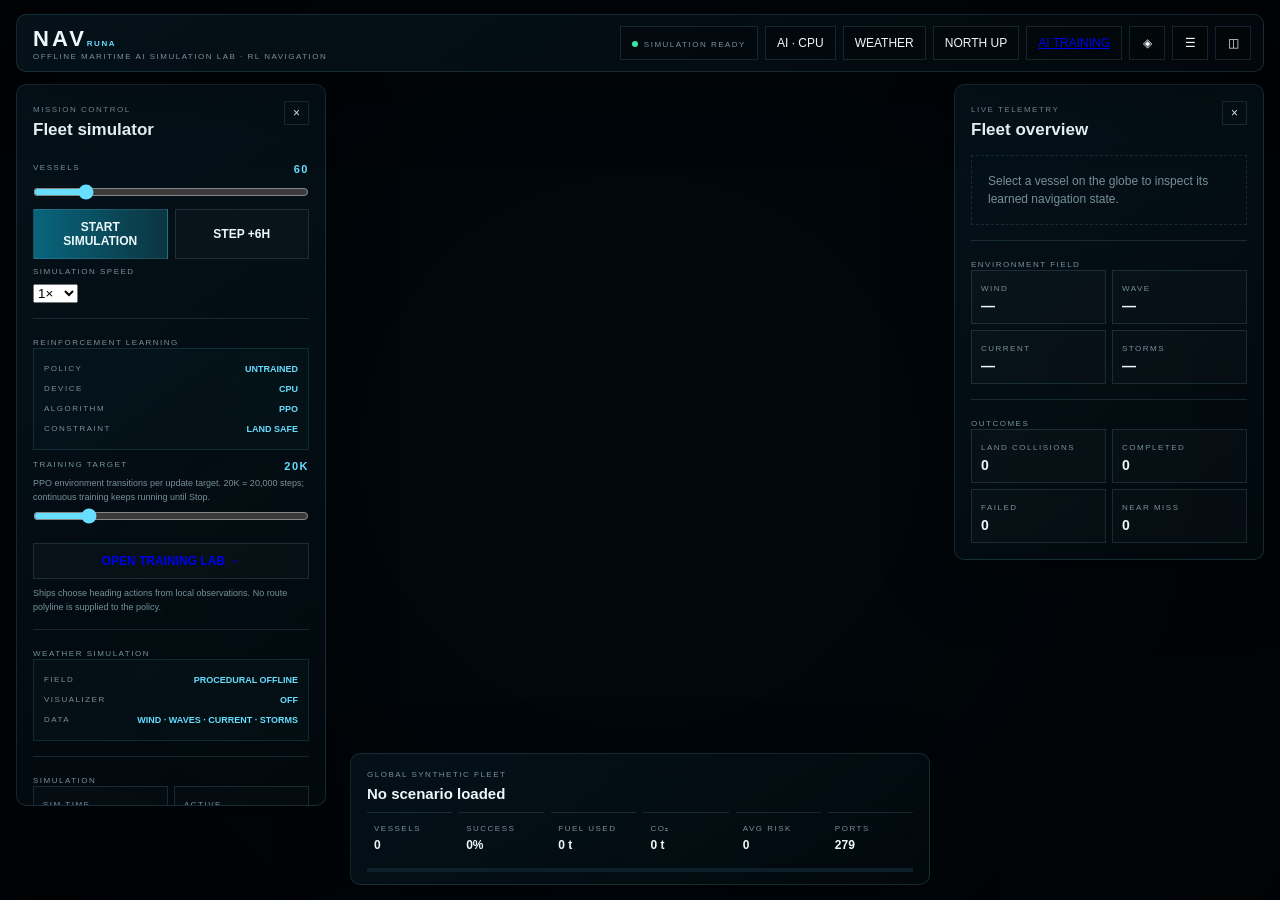
==== frontend/index.html @ d8b84a4a "Initial NAVRUNA project" ====
<!doctype html>
<html lang="en">
<head>
<meta charset="utf-8"><meta name="viewport" content="width=device-width,initial-scale=1">
<title>NAVRUNA — Offline Maritime AI Lab</title>
<link rel="stylesheet" href="https://cesium.com/downloads/cesiumjs/releases/1.114/Build/Cesium/Widgets/widgets.css">
<link rel="stylesheet" href="css/styles.css?v=203">
</head>
<body>
<div id="globe"></div><canvas id="weatherCanvas"></canvas>
<div id="weatherHud" class="weather-hud" hidden>
  <div class="weather-hud-head"><div><b>OCEAN WEATHER</b><span id="weatherLayerTitle">WAVES</span></div><button id="weatherClose">×</button></div>
  <div class="weather-tabs">
    <button data-weather-layer="waves" class="active">WAVES</button>
    <button data-weather-layer="wind">WIND</button>
    <button data-weather-layer="current">CURRENT</button>
    <button data-weather-layer="storm">STORMS</button>
  </div>
  <div class="weather-scale"><div class="scale-bar"></div><div class="scale-labels"><span id="weatherMin">0.5 m</span><span id="weatherMax">9 m</span></div></div>
  <div class="weather-readout"><span id="weatherReadout">Move over the ocean</span><span id="weatherClock">T+00h</span></div>
</div>
<div class="vignette"></div>

<header class="topbar glass">
  <div class="brand"><div class="brand-main">NAV<span>RUNA</span></div><div class="brand-sub">OFFLINE MARITIME AI SIMULATION LAB · RL NAVIGATION</div></div>
  <div class="top-actions">
    <div class="pill"><i id="statusDot"></i><span id="statusText">SIMULATION READY</span></div>
    <div class="pill" id="gpuPill">AI · CPU</div>
    <button class="icon-btn" id="weatherToggle" title="Toggle weather visualizer">WEATHER</button><button class="icon-btn" id="resetViewBtn" title="Reset globe position to north up">NORTH UP</button><a class="icon-btn" href="training.html">AI TRAINING</a><button class="icon-btn" id="cinemaBtn" title="Cinematic mode">◈</button>
    <button class="icon-btn" id="leftToggle">☰</button>
    <button class="icon-btn" id="rightToggle">◫</button>
  </div>
</header>

<aside id="leftPanel" class="side-panel left glass">
  <div class="panel-head"><div><small>MISSION CONTROL</small><h2>Fleet simulator</h2></div><button class="mini-btn" id="collapseLeft">×</button></div>
  <label>VESSELS <b id="vesselCountValue">60</b></label>
  <input id="vesselCount" type="range" min="10" max="300" step="10" value="60">
  <div class="button-grid"><button class="primary" id="startBtn">START SIMULATION</button><button class="secondary" id="stepBtn">STEP +6H</button></div>
  <button class="run" id="playBtn" hidden>■ STOP SIMULATION</button>
  <div class="speed-control"><label for="simulationSpeed">SIMULATION SPEED</label><select id="simulationSpeed"><option value="1">1×</option><option value="2">2×</option><option value="5">5×</option><option value="10">10×</option><option value="50">50×</option></select></div>

  <div class="divider"></div>
  <small>REINFORCEMENT LEARNING</small>
  <div class="ai-card"><div class="ai-row"><span>POLICY</span><b id="policyState">UNTRAINED</b></div><div class="ai-row"><span>DEVICE</span><b id="policyDevice">CPU</b></div><div class="ai-row"><span>ALGORITHM</span><b>PPO</b></div><div class="ai-row"><span>CONSTRAINT</span><b>LAND SAFE</b></div></div>
  <label>TRAINING TARGET <b id="trainStepsValue">20K</b></label><div class="hint">PPO environment transitions per update target. 20K = 20,000 steps; continuous training keeps running until Stop.</div>
  <input id="trainSteps" type="range" min="2000" max="100000" step="2000" value="20000">
  <a class="ghost full nav-link" href="training.html">OPEN TRAINING LAB →</a>
  <div class="hint">Ships choose heading actions from local observations. No route polyline is supplied to the policy.</div>

  <div class="divider"></div>
  <small>WEATHER SIMULATION</small><div class="ai-card"><div class="ai-row"><span>FIELD</span><b id="weatherMode">PROCEDURAL OFFLINE</b></div><div class="ai-row"><span>VISUALIZER</span><b id="weatherState">OFF</b></div><div class="ai-row"><span>DATA</span><b>WIND · WAVES · CURRENT · STORMS</b></div></div>
  <div class="divider"></div>
  <small>SIMULATION</small>
  <div class="stat-grid"><div><span>SIM TIME</span><b id="simTime">0 h</b></div><div><span>ACTIVE</span><b id="activeCount">0</b></div><div><span>SUCCESS</span><b id="completedCount">0</b></div><div><span>FAILED</span><b id="failedCount">0</b></div></div><div class="hint sim-pulse" id="simActivity"><i id="simPulse"></i> Waiting for simulation tick...</div>
  <button class="ghost full" id="resetBtn">RESET SCENARIO</button>
</aside>

<aside id="rightPanel" class="side-panel right glass">
  <div class="panel-head"><div><small>LIVE TELEMETRY</small><h2 id="selectedTitle">Fleet overview</h2></div><button class="mini-btn" id="collapseRight">×</button></div>
  <div id="selectedEmpty" class="empty-state">Select a vessel on the globe to inspect its learned navigation state.</div>
  <div id="selectedShip" hidden>
    <div class="ship-title"><span id="shipId">NV-000</span><b id="shipStatus">ACTIVE</b></div>
    <div class="route-pair"><div><small>ORIGIN</small><b id="shipOrigin">—</b></div><div class="arrow">→</div><div><small>DESTINATION</small><b id="shipDestination">—</b></div></div>
    <div class="telemetry-grid"><div><span>FUEL</span><b id="shipFuel">—</b></div><div><span>CLEARANCE</span><b id="shipClearance">—</b></div><div><span>HEADING</span><b id="shipHeading">—</b></div><div><span>PROGRESS</span><b id="shipProgress">—</b></div><div><span>AI ACTION</span><b id="shipAction">—</b></div><div><span>REWARD</span><b id="shipReward">—</b></div></div>
    <div class="clearance"><div><span>LAND SAFETY FIELD</span><b id="clearanceText">SAFE</b></div><div class="bar"><i id="clearanceBar"></i></div></div>
  </div>
  <div class="divider"></div>
  <small>ENVIRONMENT FIELD</small>
  <div class="condition-grid"><div><span>WIND</span><b id="windValue">—</b></div><div><span>WAVE</span><b id="waveValue">—</b></div><div><span>CURRENT</span><b id="currentValue">—</b></div><div><span>STORMS</span><b id="stormValue">—</b></div></div>
  <div class="divider"></div>
  <small>OUTCOMES</small>
  <div class="outcome-grid"><div><span>LAND COLLISIONS</span><b id="collisions">0</b></div><div><span>COMPLETED</span><b id="successes">0</b></div><div><span>FAILED</span><b id="weatherLoss">0</b></div><div><span>NEAR MISS</span><b id="nearMiss">0</b></div></div>
</aside>

<section id="bottomHud" class="bottom glass">
  <div><small>GLOBAL SYNTHETIC FLEET</small><h3 id="fleetTitle">No scenario loaded</h3></div>
  <div class="metrics"><div><span>VESSELS</span><b id="total">0</b></div><div><span>SUCCESS</span><b id="success">0%</b></div><div><span>FUEL USED</span><b id="fuel">0 t</b></div><div><span>CO₂</span><b id="co2">0 t</b></div><div><span>AVG RISK</span><b id="avgRisk">0</b></div><div><span>PORTS</span><b id="portCount">279</b></div></div>
  <div class="progress"><i id="fleetProgress"></i></div>
</section>

<div id="toast" class="toast"></div>

<script src="https://cesium.com/downloads/cesiumjs/releases/1.114/Build/Cesium/Cesium.js"></script>
<script src="js/simulation.js?v=205"></script>
</body></html>
---- frontend/css/styles.css ----
:root{--bg:#02070b;--panel:rgba(3,13,19,.82);--line:rgba(143,218,236,.14);--text:#edf8fb;--muted:#78909b;--cyan:#67ddff;--green:#38e7a5;--amber:#ffd166;--red:#ff6378}*{box-sizing:border-box}html,body{margin:0;width:100%;height:100%;overflow:hidden;background:var(--bg);color:var(--text);font:12px Inter,Segoe UI,Arial,sans-serif}button,input{font:inherit}button{cursor:pointer;color:inherit}#globe{position:fixed;inset:0}#weatherCanvas{position:fixed;inset:0;width:100%;height:100%;z-index:4;pointer-events:none;opacity:0;transition:opacity .25s}#weatherCanvas.visible{opacity:1}.nav-link{text-decoration:none;display:block;text-align:center}.icon-btn.active{border-color:rgba(103,221,255,.55);color:var(--cyan);background:rgba(103,221,255,.08)}.vignette{position:fixed;inset:0;pointer-events:none;z-index:2;background:radial-gradient(circle at 50% 50%,transparent 35%,rgba(0,0,0,.52) 100%)}.glass{background:linear-gradient(145deg,rgba(5,20,28,.88),rgba(2,10,15,.74));border:1px solid var(--line);box-shadow:0 22px 70px rgba(0,0,0,.32);backdrop-filter:blur(18px)}.topbar{position:fixed;z-index:20;left:16px;right:16px;top:14px;min-height:58px;padding:9px 12px 9px 16px;border-radius:10px;display:flex;align-items:center;justify-content:space-between}.brand-main{font-size:22px;font-weight:900;letter-spacing:3px}.brand-main span{color:var(--cyan)}.brand-sub,small,span{color:var(--muted);letter-spacing:1.5px;font-size:8px}.top-actions{display:flex;gap:7px;align-items:center}.pill,.icon-btn{border:1px solid var(--line);background:rgba(0,0,0,.24);padding:9px 11px}.pill i{display:inline-block;width:6px;height:6px;border-radius:50%;background:var(--green);margin-right:6px}.icon-btn{min-width:36px}.side-panel{position:fixed;z-index:15;top:84px;width:310px;max-height:calc(100vh - 178px);overflow:auto;padding:16px;border-radius:10px;transition:transform .3s ease,opacity .3s}.left{left:16px}.right{right:16px}.side-panel.hidden.left{transform:translateX(-340px);opacity:0;pointer-events:none}.side-panel.hidden.right{transform:translateX(340px);opacity:0;pointer-events:none}.panel-head{display:flex;justify-content:space-between;align-items:flex-start}.panel-head h2{font-size:17px;margin:5px 0 15px}.mini-btn{background:transparent;border:1px solid var(--line);padding:4px 8px}.side-panel label{display:block;margin:8px 0;color:var(--muted);font-size:8px;letter-spacing:1.5px}.side-panel label b{float:right;color:var(--cyan);font-size:11px}input[type=range]{width:100%;accent-color:var(--cyan);margin:4px 0 9px}.button-grid{display:grid;grid-template-columns:1fr 1fr;gap:7px}.primary,.secondary,.run,.train,.ghost{border:1px solid var(--line);padding:10px;font-weight:800}.primary{background:linear-gradient(90deg,#08657d,#0c3440)}.secondary,.ghost{background:rgba(255,255,255,.025)}.run{width:100%;margin-top:7px;background:rgba(56,231,165,.06);color:var(--green)}.train{width:100%;background:rgba(103,221,255,.05);color:var(--cyan)}.full{width:100%;margin-top:10px}.toggle{display:flex;gap:8px;align-items:center;margin:11px 0}.toggle span{color:var(--text);font-size:8px}.divider{height:1px;background:var(--line);margin:15px 0}.ai-card{border:1px solid rgba(103,221,255,.13);padding:10px;background:rgba(103,221,255,.025);margin-bottom:10px}.ai-row{display:flex;justify-content:space-between;padding:5px 0}.ai-row b{color:var(--cyan);font-size:9px}.hint{font-size:9px;line-height:1.5;color:var(--muted);margin-top:8px}.stat-grid,.condition-grid,.outcome-grid,.telemetry-grid{display:grid;grid-template-columns:1fr 1fr;gap:6px}.stat-grid div,.condition-grid div,.outcome-grid div,.telemetry-grid div{border:1px solid var(--line);padding:9px;background:rgba(255,255,255,.015)}.stat-grid b,.condition-grid b,.outcome-grid b,.telemetry-grid b{display:block;font-size:14px;margin-top:4px}.empty-state{border:1px dashed var(--line);padding:16px;color:var(--muted);line-height:1.5}.ship-title{display:flex;justify-content:space-between;align-items:center;margin-bottom:12px}.ship-title span{color:var(--cyan);font-weight:800}.ship-title b{font-size:8px;padding:4px 6px;border:1px solid rgba(56,231,165,.25);color:var(--green)}.route-pair{display:grid;grid-template-columns:1fr 20px 1fr;align-items:end;gap:5px;margin-bottom:9px}.route-pair b{display:block;margin-top:4px;font-size:11px}.arrow{text-align:center;color:var(--cyan)}.clearance{margin-top:8px;padding:9px;border:1px solid var(--line)}.clearance>div:first-child{display:flex;justify-content:space-between}.clearance b{color:var(--green);font-size:9px}.bar,.progress{height:4px;background:#0d2029;overflow:hidden}.bar{margin-top:8px}.bar i,.progress i{display:block;height:100%;background:var(--green);width:0;transition:width .3s}.bottom{position:fixed;z-index:12;left:350px;right:350px;bottom:15px;border-radius:10px;padding:12px 16px}.bottom h3{margin:5px 0 0;font-size:15px}.metrics{display:grid;grid-template-columns:repeat(6,1fr);gap:7px;margin-top:10px}.metrics div{padding:7px;border-top:1px solid var(--line)}.metrics b{display:block;margin-top:4px}.progress{margin-top:9px}.toast{position:fixed;z-index:30;left:50%;bottom:25px;transform:translate(-50%,20px);opacity:0;pointer-events:none;padding:9px 13px;background:rgba(0,0,0,.8);border:1px solid var(--line);transition:.25s}.toast.show{opacity:1;transform:translate(-50%,0)}.cesium-viewer-bottom,.cesium-viewer-toolbar,.cesium-viewer-animationContainer,.cesium-viewer-timelineContainer{display:none!important}.cesium-widget-credits{opacity:.35}.cinema .topbar,.cinema .side-panel,.cinema .bottom{opacity:0;pointer-events:none}.cinema .vignette{background:radial-gradient(circle at 50% 50%,transparent 45%,rgba(0,0,0,.45) 100%)}@media(max-width:1000px){.bottom{left:16px;right:16px}.left,.right{width:290px}.metrics{grid-template-columns:repeat(3,1fr)}}@media(max-width:700px){.left,.right{width:calc(100% - 32px);top:80px}.right{display:none}.bottom{display:none}.brand-sub{display:none}.pill{display:none}}
#weatherCanvas{position:fixed;inset:0;width:100%;height:100%;z-index:4;pointer-events:none;opacity:0;transition:opacity .25s;mix-blend-mode:screen}#weatherCanvas.visible{opacity:.92}.weather-hud{position:fixed;z-index:18;left:50%;top:82px;transform:translateX(-50%);width:min(520px,calc(100vw - 32px));padding:10px 12px;border:1px solid rgba(170,230,255,.22);border-radius:10px;background:rgba(3,12,18,.78);box-shadow:0 18px 50px rgba(0,0,0,.35);backdrop-filter:blur(16px);pointer-events:auto}.weather-hud-head{display:flex;justify-content:space-between;align-items:center;margin-bottom:8px}.weather-hud-head b{display:block;font-size:10px;letter-spacing:2px}.weather-hud-head span{font-size:9px;color:#67ddff;letter-spacing:1.4px}.weather-hud-head button{border:1px solid var(--line);background:transparent;padding:3px 8px}.weather-tabs{display:flex;gap:5px}.weather-tabs button{flex:1;border:1px solid rgba(143,218,236,.16);background:rgba(255,255,255,.025);padding:7px 5px;color:#9bb0b8;font-size:8px;letter-spacing:1.3px}.weather-tabs button.active{color:#fff;border-color:rgba(103,221,255,.65);background:rgba(103,221,255,.10);box-shadow:inset 0 -2px #67ddff}.weather-scale{margin-top:9px}.scale-bar{height:7px;border-radius:5px;background:linear-gradient(90deg,#1428a0 0%,#00a8ff 18%,#18e4c0 38%,#f6ed4a 58%,#ff9b32 74%,#f33d72 88%,#8d3cff 100%);box-shadow:0 0 16px rgba(77,190,255,.22)}.scale-labels{display:flex;justify-content:space-between;margin-top:3px;color:#9bb0b8;font-size:8px}.weather-readout{display:flex;justify-content:space-between;margin-top:7px;color:#ccecf4;font-size:9px}.weather-readout span:last-child{color:#67ddff}.weather-hud[hidden]{display:none}
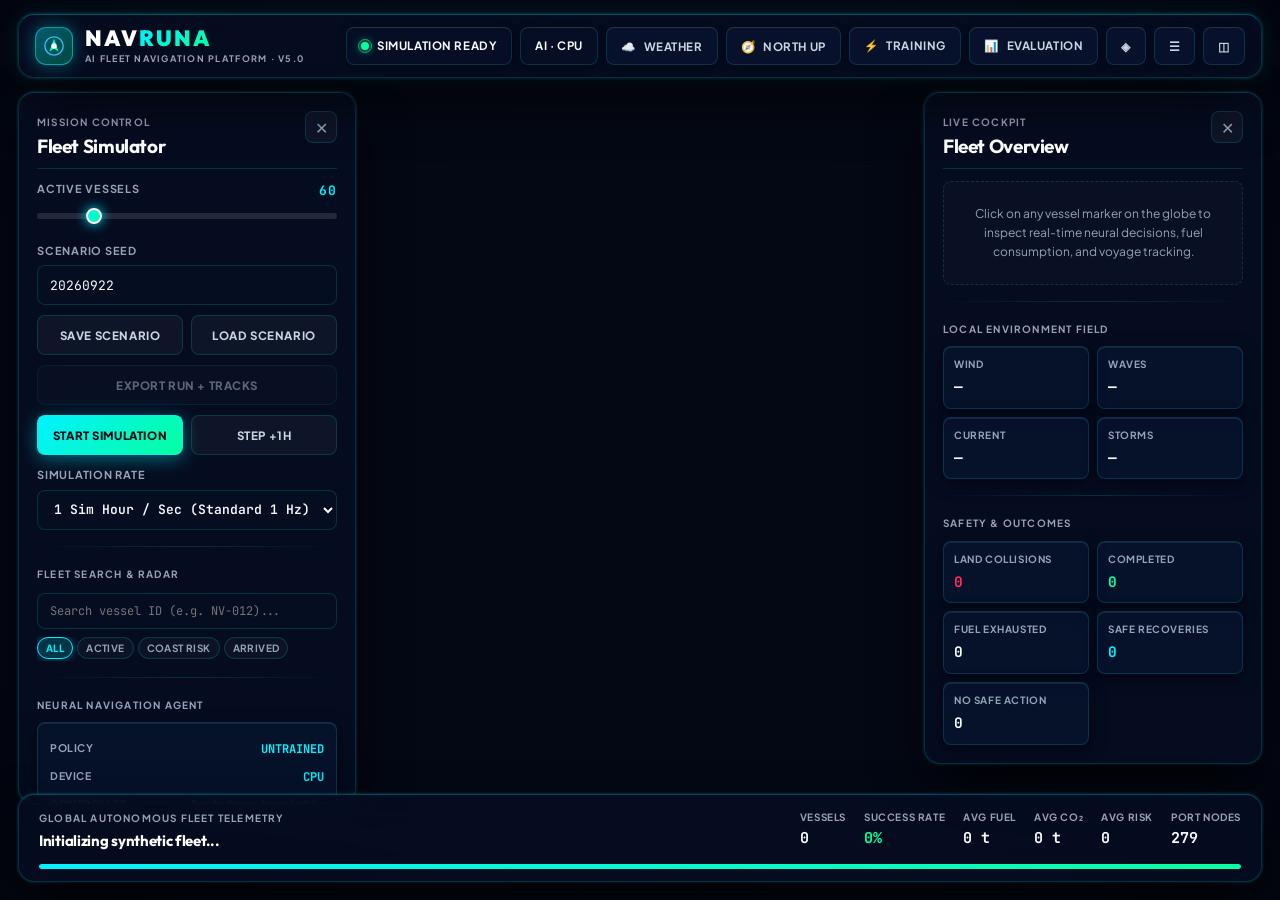
==== commit 62371824: "major Updates" ====
--- a/frontend/index.html
+++ b/frontend/index.html
@@ -1,86 +1,285 @@
 <!doctype html>
 <html lang="en">
 <head>
-<meta charset="utf-8"><meta name="viewport" content="width=device-width,initial-scale=1">
-<title>NAVRUNA — Offline Maritime AI Lab</title>
-<link rel="stylesheet" href="https://cesium.com/downloads/cesiumjs/releases/1.114/Build/Cesium/Widgets/widgets.css">
-<link rel="stylesheet" href="css/styles.css?v=203">
+  <meta charset="utf-8">
+  <meta name="viewport" content="width=device-width, initial-scale=1">
+  <title>NAVRUNA — Autonomous AI Maritime Fleet Navigation System</title>
+  <link rel="icon" type="image/svg+xml" href="favicon.svg">
+  <link rel="preconnect" href="https://fonts.googleapis.com">
+  <link rel="preconnect" href="https://fonts.gstatic.com" crossorigin>
+  <link rel="stylesheet" href="https://cesium.com/downloads/cesiumjs/releases/1.114/Build/Cesium/Widgets/widgets.css">
+  <link rel="stylesheet" href="css/styles.css?v=500">
 </head>
 <body>
-<div id="globe"></div><canvas id="weatherCanvas"></canvas>
-<div id="weatherHud" class="weather-hud" hidden>
-  <div class="weather-hud-head"><div><b>OCEAN WEATHER</b><span id="weatherLayerTitle">WAVES</span></div><button id="weatherClose">×</button></div>
-  <div class="weather-tabs">
-    <button data-weather-layer="waves" class="active">WAVES</button>
-    <button data-weather-layer="wind">WIND</button>
-    <button data-weather-layer="current">CURRENT</button>
-    <button data-weather-layer="storm">STORMS</button>
-  </div>
-  <div class="weather-scale"><div class="scale-bar"></div><div class="scale-labels"><span id="weatherMin">0.5 m</span><span id="weatherMax">9 m</span></div></div>
-  <div class="weather-readout"><span id="weatherReadout">Move over the ocean</span><span id="weatherClock">T+00h</span></div>
-</div>
-<div class="vignette"></div>
-
-<header class="topbar glass">
-  <div class="brand"><div class="brand-main">NAV<span>RUNA</span></div><div class="brand-sub">OFFLINE MARITIME AI SIMULATION LAB · RL NAVIGATION</div></div>
-  <div class="top-actions">
-    <div class="pill"><i id="statusDot"></i><span id="statusText">SIMULATION READY</span></div>
-    <div class="pill" id="gpuPill">AI · CPU</div>
-    <button class="icon-btn" id="weatherToggle" title="Toggle weather visualizer">WEATHER</button><button class="icon-btn" id="resetViewBtn" title="Reset globe position to north up">NORTH UP</button><a class="icon-btn" href="training.html">AI TRAINING</a><button class="icon-btn" id="cinemaBtn" title="Cinematic mode">◈</button>
-    <button class="icon-btn" id="leftToggle">☰</button>
-    <button class="icon-btn" id="rightToggle">◫</button>
-  </div>
-</header>
-
-<aside id="leftPanel" class="side-panel left glass">
-  <div class="panel-head"><div><small>MISSION CONTROL</small><h2>Fleet simulator</h2></div><button class="mini-btn" id="collapseLeft">×</button></div>
-  <label>VESSELS <b id="vesselCountValue">60</b></label>
-  <input id="vesselCount" type="range" min="10" max="300" step="10" value="60">
-  <div class="button-grid"><button class="primary" id="startBtn">START SIMULATION</button><button class="secondary" id="stepBtn">STEP +6H</button></div>
-  <button class="run" id="playBtn" hidden>■ STOP SIMULATION</button>
-  <div class="speed-control"><label for="simulationSpeed">SIMULATION SPEED</label><select id="simulationSpeed"><option value="1">1×</option><option value="2">2×</option><option value="5">5×</option><option value="10">10×</option><option value="50">50×</option></select></div>
-
-  <div class="divider"></div>
-  <small>REINFORCEMENT LEARNING</small>
-  <div class="ai-card"><div class="ai-row"><span>POLICY</span><b id="policyState">UNTRAINED</b></div><div class="ai-row"><span>DEVICE</span><b id="policyDevice">CPU</b></div><div class="ai-row"><span>ALGORITHM</span><b>PPO</b></div><div class="ai-row"><span>CONSTRAINT</span><b>LAND SAFE</b></div></div>
-  <label>TRAINING TARGET <b id="trainStepsValue">20K</b></label><div class="hint">PPO environment transitions per update target. 20K = 20,000 steps; continuous training keeps running until Stop.</div>
-  <input id="trainSteps" type="range" min="2000" max="100000" step="2000" value="20000">
-  <a class="ghost full nav-link" href="training.html">OPEN TRAINING LAB →</a>
-  <div class="hint">Ships choose heading actions from local observations. No route polyline is supplied to the policy.</div>
-
-  <div class="divider"></div>
-  <small>WEATHER SIMULATION</small><div class="ai-card"><div class="ai-row"><span>FIELD</span><b id="weatherMode">PROCEDURAL OFFLINE</b></div><div class="ai-row"><span>VISUALIZER</span><b id="weatherState">OFF</b></div><div class="ai-row"><span>DATA</span><b>WIND · WAVES · CURRENT · STORMS</b></div></div>
-  <div class="divider"></div>
-  <small>SIMULATION</small>
-  <div class="stat-grid"><div><span>SIM TIME</span><b id="simTime">0 h</b></div><div><span>ACTIVE</span><b id="activeCount">0</b></div><div><span>SUCCESS</span><b id="completedCount">0</b></div><div><span>FAILED</span><b id="failedCount">0</b></div></div><div class="hint sim-pulse" id="simActivity"><i id="simPulse"></i> Waiting for simulation tick...</div>
-  <button class="ghost full" id="resetBtn">RESET SCENARIO</button>
-</aside>
-
-<aside id="rightPanel" class="side-panel right glass">
-  <div class="panel-head"><div><small>LIVE TELEMETRY</small><h2 id="selectedTitle">Fleet overview</h2></div><button class="mini-btn" id="collapseRight">×</button></div>
-  <div id="selectedEmpty" class="empty-state">Select a vessel on the globe to inspect its learned navigation state.</div>
-  <div id="selectedShip" hidden>
-    <div class="ship-title"><span id="shipId">NV-000</span><b id="shipStatus">ACTIVE</b></div>
-    <div class="route-pair"><div><small>ORIGIN</small><b id="shipOrigin">—</b></div><div class="arrow">→</div><div><small>DESTINATION</small><b id="shipDestination">—</b></div></div>
-    <div class="telemetry-grid"><div><span>FUEL</span><b id="shipFuel">—</b></div><div><span>CLEARANCE</span><b id="shipClearance">—</b></div><div><span>HEADING</span><b id="shipHeading">—</b></div><div><span>PROGRESS</span><b id="shipProgress">—</b></div><div><span>AI ACTION</span><b id="shipAction">—</b></div><div><span>REWARD</span><b id="shipReward">—</b></div></div>
-    <div class="clearance"><div><span>LAND SAFETY FIELD</span><b id="clearanceText">SAFE</b></div><div class="bar"><i id="clearanceBar"></i></div></div>
-  </div>
-  <div class="divider"></div>
-  <small>ENVIRONMENT FIELD</small>
-  <div class="condition-grid"><div><span>WIND</span><b id="windValue">—</b></div><div><span>WAVE</span><b id="waveValue">—</b></div><div><span>CURRENT</span><b id="currentValue">—</b></div><div><span>STORMS</span><b id="stormValue">—</b></div></div>
-  <div class="divider"></div>
-  <small>OUTCOMES</small>
-  <div class="outcome-grid"><div><span>LAND COLLISIONS</span><b id="collisions">0</b></div><div><span>COMPLETED</span><b id="successes">0</b></div><div><span>FAILED</span><b id="weatherLoss">0</b></div><div><span>NEAR MISS</span><b id="nearMiss">0</b></div></div>
-</aside>
-
-<section id="bottomHud" class="bottom glass">
-  <div><small>GLOBAL SYNTHETIC FLEET</small><h3 id="fleetTitle">No scenario loaded</h3></div>
-  <div class="metrics"><div><span>VESSELS</span><b id="total">0</b></div><div><span>SUCCESS</span><b id="success">0%</b></div><div><span>FUEL USED</span><b id="fuel">0 t</b></div><div><span>CO₂</span><b id="co2">0 t</b></div><div><span>AVG RISK</span><b id="avgRisk">0</b></div><div><span>PORTS</span><b id="portCount">279</b></div></div>
-  <div class="progress"><i id="fleetProgress"></i></div>
-</section>
-
-<div id="toast" class="toast"></div>
-
-<script src="https://cesium.com/downloads/cesiumjs/releases/1.114/Build/Cesium/Cesium.js"></script>
-<script src="js/simulation.js?v=205"></script>
-</body></html>
+  <!-- 3D Cesium Ocean Surface & Dynamic Weather Layer -->
+  <div id="globe" role="application" aria-label="Interactive maritime globe"></div>
+  <canvas id="weatherCanvas" aria-hidden="true"></canvas>
+
+  <!-- Weather Overlay HUD Controller -->
+  <section id="weatherHud" class="weather-hud" aria-label="Synthetic ocean weather layers" hidden>
+    <div class="weather-hud-head">
+      <div>
+        <b>OCEAN ATMOSPHERE · SYNTHETIC</b>
+        <span id="weatherLayerTitle">WAVES</span>
+      </div>
+      <button id="weatherClose" class="mini-btn" aria-label="Close weather controls">✕</button>
+    </div>
+    <div class="weather-tabs" role="group" aria-label="Weather layer">
+      <button type="button" data-weather-layer="waves" class="active" aria-pressed="true">🌊 WAVES</button>
+      <button type="button" data-weather-layer="wind" aria-pressed="false">💨 WIND</button>
+      <button type="button" data-weather-layer="current" aria-pressed="false">🧭 CURRENT</button>
+      <button type="button" data-weather-layer="storm" aria-pressed="false">⚡ STORMS</button>
+    </div>
+    <div class="weather-scale" aria-label="Weather layer scale">
+      <div class="scale-bar"></div>
+      <div class="scale-labels">
+        <span id="weatherMin">1.3 m</span>
+        <span id="weatherMax">5.9 m</span>
+      </div>
+    </div>
+    <div class="weather-readout" role="status" aria-live="polite">
+      <span id="weatherReadout">Move over the ocean to inspect the field</span>
+      <span id="weatherClock">T+0.0 h</span>
+    </div>
+    <div class="weather-tools">
+      <label for="weatherOpacity">Overlay Opacity <input id="weatherOpacity" type="range" min="25" max="100" step="5" value="75"></label>
+      <label for="weatherParticlesToggle"><input id="weatherParticlesToggle" type="checkbox" checked> Flow Particles</label>
+    </div>
+  </section>
+
+  <!-- Cinematic Vignette -->
+  <div class="vignette"></div>
+
+  <!-- Top Navigation & Global Fleet Status Bar -->
+  <header class="topbar glass">
+    <div class="brand">
+      <div class="brand-icon">
+        <svg viewBox="0 0 24 24" fill="none" stroke="currentColor" stroke-width="2" stroke-linecap="round" stroke-linejoin="round">
+          <circle cx="12" cy="12" r="10" stroke="#38bdf8" stroke-width="1.5"/>
+          <polygon points="12 4 17 18 12 15 7 18" fill="url(#brandGrad)" stroke="none"/>
+          <circle cx="12" cy="12" r="2" fill="#ffffff"/>
+          <defs>
+            <linearGradient id="brandGrad" x1="0%" y1="0%" x2="100%" y2="100%">
+              <stop offset="0%" stop-color="#00f2fe"/>
+              <stop offset="100%" stop-color="#05ffa1"/>
+            </linearGradient>
+          </defs>
+        </svg>
+      </div>
+      <div>
+        <div class="brand-main">NAV<span>RUNA</span></div>
+        <div class="brand-sub">AI FLEET NAVIGATION PLATFORM · v5.0</div>
+      </div>
+    </div>
+
+    <div class="top-actions">
+      <div class="pill">
+        <i id="statusDot"></i>
+        <span id="statusText" role="status">SIMULATION READY</span>
+      </div>
+      <div class="pill" id="gpuPill">AI · CPU</div>
+      <button class="icon-btn" id="weatherToggle" title="Toggle weather visualizer [W]" aria-controls="weatherHud" aria-expanded="false">
+        <span>☁️</span> WEATHER
+      </button>
+      <button class="icon-btn" id="resetViewBtn" title="Reset camera to North-up view">
+        <span>🧭</span> NORTH UP
+      </button>
+      <a class="icon-btn" href="training.html" title="Open PPO Reinforcement Learning Lab">
+        <span>⚡</span> TRAINING
+      </a>
+      <a class="icon-btn" href="analytics.html" title="Open Evaluation & Benchmark Deck">
+        <span>📊</span> EVALUATION
+      </a>
+      <button class="icon-btn" id="cinemaBtn" title="Toggle cinematic full-globe mode [H]" aria-label="Toggle cinematic mode">
+        <span>◈</span>
+      </button>
+      <button class="icon-btn" id="leftToggle" title="Toggle Mission Control [M]" aria-label="Toggle mission control" aria-controls="leftPanel" aria-expanded="true">
+        <span>☰</span>
+      </button>
+      <button class="icon-btn" id="rightToggle" title="Toggle Live Telemetry [I]" aria-label="Toggle telemetry panel" aria-controls="rightPanel" aria-expanded="true">
+        <span>◫</span>
+      </button>
+    </div>
+  </header>
+
+  <!-- Left Drawer: Mission Control & Fleet Settings -->
+  <aside id="leftPanel" class="side-panel left glass" aria-label="Mission control">
+    <div class="panel-head">
+      <div>
+        <small>MISSION CONTROL</small>
+        <h2>Fleet Simulator</h2>
+      </div>
+      <button class="mini-btn" id="collapseLeft" aria-label="Close mission control">✕</button>
+    </div>
+
+    <label for="vesselCount">Active Vessels <b id="vesselCountValue">60</b></label>
+    <input id="vesselCount" type="range" min="10" max="300" step="10" value="60">
+
+    <label for="scenarioSeed">Scenario Seed</label>
+    <input id="scenarioSeed" type="number" value="20260922" min="0" max="2147483647" step="1">
+
+    <div class="button-grid">
+      <button class="ghost" id="saveScenario" title="Export current scenario definition">SAVE SCENARIO</button>
+      <button class="ghost" id="loadScenario" title="Import versioned scenario file">LOAD SCENARIO</button>
+    </div>
+    <input id="scenarioFile" type="file" accept="application/json,.json" hidden>
+    <button class="ghost full" id="exportRun" disabled title="Export telemetry history of the current run">EXPORT RUN + TRACKS</button>
+
+    <div class="button-grid">
+      <button class="primary" id="startBtn">START SIMULATION</button>
+      <button class="secondary" id="stepBtn">STEP +1H</button>
+    </div>
+    <button class="run" id="playBtn" hidden>■ STOP SIMULATION</button>
+
+    <div class="speed-control">
+      <label for="simulationSpeed">Simulation Rate</label>
+      <select id="simulationSpeed">
+        <option value="0.5">0.5 Sim Hour / Sec (Smooth Detail)</option>
+        <option value="1" selected>1 Sim Hour / Sec (Standard 1 Hz)</option>
+        <option value="2">2 Sim Hours / Sec (2x Speed)</option>
+        <option value="4">4 Sim Hours / Sec (4x Speed)</option>
+        <option value="8">8 Sim Hours / Sec (8x Hyper)</option>
+      </select>
+    </div>
+
+    <div class="divider"></div>
+    <small>FLEET SEARCH &amp; RADAR</small>
+    <div class="vessel-search-box">
+      <input id="vesselSearch" type="search" placeholder="Search vessel ID (e.g. NV-012)..." aria-label="Search vessel ID">
+    </div>
+    <div class="filter-chips" role="group" aria-label="Filter vessels">
+      <button type="button" class="filter-chip active" data-filter="all">ALL</button>
+      <button type="button" class="filter-chip" data-filter="active">ACTIVE</button>
+      <button type="button" class="filter-chip" data-filter="risk">COAST RISK</button>
+      <button type="button" class="filter-chip" data-filter="completed">ARRIVED</button>
+    </div>
+
+    <div class="divider"></div>
+    <small>NEURAL NAVIGATION AGENT</small>
+    <div class="ai-card">
+      <div class="ai-row"><span>POLICY</span><b id="policyState">UNTRAINED</b></div>
+      <div class="ai-row"><span>DEVICE</span><b id="policyDevice">CPU</b></div>
+      <div class="ai-row"><span>CONTROLLER</span><b id="policyAlgorithm">Bootstrap heuristic</b></div>
+      <div class="ai-row"><span>SAFETY SHIELD</span><b style="color:var(--green)">LAND SAFE (5 KM)</b></div>
+    </div>
+    <div class="hint">Vessels execute continuous 25-feature state observations and evaluate safe heading maneuvers.</div>
+    <a class="train full nav-link" href="training.html">OPEN TRAINING LAB →</a>
+
+    <div class="divider"></div>
+    <small>OCEAN ENVIRONMENT</small>
+    <div class="ai-card">
+      <div class="ai-row"><span>WEATHER MODEL</span><b id="weatherMode">PROCEDURAL MODEL</b></div>
+      <div class="ai-row"><span>VISUALIZER</span><b id="weatherState">OFF</b></div>
+      <div class="ai-row"><span>DYNAMICS</span><b>WIND · WAVES · CURRENT · STORMS</b></div>
+    </div>
+
+    <div class="divider"></div>
+    <small>SIMULATION TIMELINE</small>
+    <div class="stat-grid">
+      <div><span>SIM TIME</span><b id="simTime">0.0 h</b></div>
+      <div><span>ACTIVE</span><b id="activeCount" style="color:var(--cyan)">0</b></div>
+      <div><span>VOYAGES DONE</span><b id="completedCount" style="color:var(--green)">0</b></div>
+      <div><span>FAILURES</span><b id="failedCount" style="color:var(--red)">0</b></div>
+    </div>
+    <div class="hint sim-pulse" id="simActivity">
+      <i id="simPulse" class="pill" style="padding:0;min-height:auto;"><i style="margin:0;"></i></i> Waiting for simulation tick...
+    </div>
+    <button class="ghost full" id="resetBtn">RESET SCENARIO</button>
+  </aside>
+
+  <!-- Right Drawer: Vessel Telemetry & Outcome Analytics -->
+  <aside id="rightPanel" class="side-panel right glass" aria-label="Live vessel and environment telemetry">
+    <div class="panel-head">
+      <div>
+        <small>LIVE COCKPIT</small>
+        <h2 id="selectedTitle">Fleet Overview</h2>
+      </div>
+      <button class="mini-btn" id="collapseRight" aria-label="Close telemetry panel">✕</button>
+    </div>
+
+    <div id="selectedEmpty" class="empty-state">
+      Click on any vessel marker on the globe to inspect real-time neural decisions, fuel consumption, and voyage tracking.
+    </div>
+
+    <div id="selectedShip" hidden>
+      <div class="ship-title">
+        <span id="shipId">NV-000</span>
+        <b id="shipStatus">ACTIVE</b>
+      </div>
+      <div class="route-pair">
+        <div><small>ORIGIN</small><b id="shipOrigin">—</b></div>
+        <div class="arrow">→</div>
+        <div><small>DESTINATION</small><b id="shipDestination">—</b></div>
+      </div>
+      <div class="telemetry-grid">
+        <div><span>FUEL LEVEL</span><b id="shipFuel">—</b></div>
+        <div><span>CLEARANCE</span><b id="shipClearance">—</b></div>
+        <div><span>HEADING</span><b id="shipHeading">—</b></div>
+        <div><span>PROGRESS</span><b id="shipProgress">—</b></div>
+        <div><span>ACTION</span><b id="shipAction">—</b></div>
+        <div><span>REWARD</span><b id="shipReward">—</b></div>
+      </div>
+      <div class="clearance">
+        <div>
+          <span>LAND SAFETY BUFFER</span>
+          <b id="clearanceText">SAFE</b>
+        </div>
+        <div class="bar"><i id="clearanceBar"></i></div>
+      </div>
+      <div class="trace-card">
+        <label for="traceCursor">RECORDED VOYAGE TRACK <b id="tracePointCount">0 samples</b></label>
+        <input id="traceCursor" type="range" min="0" max="0" value="0" disabled>
+        <div id="traceReadout" class="trace-readout" role="status">Select a vessel to inspect historical track data.</div>
+        <div class="button-grid">
+          <button class="ghost" id="traceLive" disabled>LIVE TRACK</button>
+          <button class="ghost" id="exportTrack" disabled>EXPORT TRACE</button>
+        </div>
+      </div>
+    </div>
+
+    <div class="divider"></div>
+    <small>LOCAL ENVIRONMENT FIELD</small>
+    <div class="condition-grid">
+      <div><span>WIND</span><b id="windValue">—</b></div>
+      <div><span>WAVES</span><b id="waveValue">—</b></div>
+      <div><span>CURRENT</span><b id="currentValue">—</b></div>
+      <div><span>STORMS</span><b id="stormValue">—</b></div>
+    </div>
+
+    <div class="divider"></div>
+    <small>SAFETY & OUTCOMES</small>
+    <div class="outcome-grid">
+      <div><span>LAND COLLISIONS</span><b id="collisions" style="color:var(--red)">0</b></div>
+      <div><span>COMPLETED</span><b id="successes" style="color:var(--green)">0</b></div>
+      <div><span>FUEL EXHAUSTED</span><b id="fuelFailures">0</b></div>
+      <div><span>SAFE RECOVERIES</span><b id="safeRecoveries" style="color:var(--cyan)">0</b></div>
+      <div><span>NO SAFE ACTION</span><b id="noSafeFailures">0</b></div>
+    </div>
+  </aside>
+
+  <!-- Bottom Floating HUD: Fleet Telemetry Bar -->
+  <section id="bottomHud" class="bottom glass" aria-label="Fleet summary">
+    <div>
+      <small>GLOBAL AUTONOMOUS FLEET TELEMETRY</small>
+      <h3 id="fleetTitle">Initializing synthetic fleet...</h3>
+    </div>
+    <div class="metrics">
+      <div><span>VESSELS</span><b id="total">0</b></div>
+      <div><span>SUCCESS RATE</span><b id="success" style="color:var(--green)">0%</b></div>
+      <div><span>AVG FUEL</span><b id="fuel">0 t</b></div>
+      <div><span>AVG CO₂</span><b id="co2">0 t</b></div>
+      <div><span>AVG RISK</span><b id="avgRisk">0</b></div>
+      <div><span>PORT NODES</span><b id="portCount">279</b></div>
+    </div>
+    <div class="progress" role="progressbar" aria-label="Active vessel share" aria-valuemin="0" aria-valuemax="100" aria-valuenow="0">
+      <i id="fleetProgress"></i>
+    </div>
+  </section>
+
+  <!-- System Alert Toast -->
+  <div id="toast" class="toast"></div>
+
+  <script src="https://cesium.com/downloads/cesiumjs/releases/1.114/Build/Cesium/Cesium.js"></script>
+  <script src="js/simulation.js?v=500"></script>
+</body>
+</html>
--- a/frontend/css/styles.css
+++ b/frontend/css/styles.css
@@ -1,2 +1,1586 @@
-:root{--bg:#02070b;--panel:rgba(3,13,19,.82);--line:rgba(143,218,236,.14);--text:#edf8fb;--muted:#78909b;--cyan:#67ddff;--green:#38e7a5;--amber:#ffd166;--red:#ff6378}*{box-sizing:border-box}html,body{margin:0;width:100%;height:100%;overflow:hidden;background:var(--bg);color:var(--text);font:12px Inter,Segoe UI,Arial,sans-serif}button,input{font:inherit}button{cursor:pointer;color:inherit}#globe{position:fixed;inset:0}#weatherCanvas{position:fixed;inset:0;width:100%;height:100%;z-index:4;pointer-events:none;opacity:0;transition:opacity .25s}#weatherCanvas.visible{opacity:1}.nav-link{text-decoration:none;display:block;text-align:center}.icon-btn.active{border-color:rgba(103,221,255,.55);color:var(--cyan);background:rgba(103,221,255,.08)}.vignette{position:fixed;inset:0;pointer-events:none;z-index:2;background:radial-gradient(circle at 50% 50%,transparent 35%,rgba(0,0,0,.52) 100%)}.glass{background:linear-gradient(145deg,rgba(5,20,28,.88),rgba(2,10,15,.74));border:1px solid var(--line);box-shadow:0 22px 70px rgba(0,0,0,.32);backdrop-filter:blur(18px)}.topbar{position:fixed;z-index:20;left:16px;right:16px;top:14px;min-height:58px;padding:9px 12px 9px 16px;border-radius:10px;display:flex;align-items:center;justify-content:space-between}.brand-main{font-size:22px;font-weight:900;letter-spacing:3px}.brand-main span{color:var(--cyan)}.brand-sub,small,span{color:var(--muted);letter-spacing:1.5px;font-size:8px}.top-actions{display:flex;gap:7px;align-items:center}.pill,.icon-btn{border:1px solid var(--line);background:rgba(0,0,0,.24);padding:9px 11px}.pill i{display:inline-block;width:6px;height:6px;border-radius:50%;background:var(--green);margin-right:6px}.icon-btn{min-width:36px}.side-panel{position:fixed;z-index:15;top:84px;width:310px;max-height:calc(100vh - 178px);overflow:auto;padding:16px;border-radius:10px;transition:transform .3s ease,opacity .3s}.left{left:16px}.right{right:16px}.side-panel.hidden.left{transform:translateX(-340px);opacity:0;pointer-events:none}.side-panel.hidden.right{transform:translateX(340px);opacity:0;pointer-events:none}.panel-head{display:flex;justify-content:space-between;align-items:flex-start}.panel-head h2{font-size:17px;margin:5px 0 15px}.mini-btn{background:transparent;border:1px solid var(--line);padding:4px 8px}.side-panel label{display:block;margin:8px 0;color:var(--muted);font-size:8px;letter-spacing:1.5px}.side-panel label b{float:right;color:var(--cyan);font-size:11px}input[type=range]{width:100%;accent-color:var(--cyan);margin:4px 0 9px}.button-grid{display:grid;grid-template-columns:1fr 1fr;gap:7px}.primary,.secondary,.run,.train,.ghost{border:1px solid var(--line);padding:10px;font-weight:800}.primary{background:linear-gradient(90deg,#08657d,#0c3440)}.secondary,.ghost{background:rgba(255,255,255,.025)}.run{width:100%;margin-top:7px;background:rgba(56,231,165,.06);color:var(--green)}.train{width:100%;background:rgba(103,221,255,.05);color:var(--cyan)}.full{width:100%;margin-top:10px}.toggle{display:flex;gap:8px;align-items:center;margin:11px 0}.toggle span{color:var(--text);font-size:8px}.divider{height:1px;background:var(--line);margin:15px 0}.ai-card{border:1px solid rgba(103,221,255,.13);padding:10px;background:rgba(103,221,255,.025);margin-bottom:10px}.ai-row{display:flex;justify-content:space-between;padding:5px 0}.ai-row b{color:var(--cyan);font-size:9px}.hint{font-size:9px;line-height:1.5;color:var(--muted);margin-top:8px}.stat-grid,.condition-grid,.outcome-grid,.telemetry-grid{display:grid;grid-template-columns:1fr 1fr;gap:6px}.stat-grid div,.condition-grid div,.outcome-grid div,.telemetry-grid div{border:1px solid var(--line);padding:9px;background:rgba(255,255,255,.015)}.stat-grid b,.condition-grid b,.outcome-grid b,.telemetry-grid b{display:block;font-size:14px;margin-top:4px}.empty-state{border:1px dashed var(--line);padding:16px;color:var(--muted);line-height:1.5}.ship-title{display:flex;justify-content:space-between;align-items:center;margin-bottom:12px}.ship-title span{color:var(--cyan);font-weight:800}.ship-title b{font-size:8px;padding:4px 6px;border:1px solid rgba(56,231,165,.25);color:var(--green)}.route-pair{display:grid;grid-template-columns:1fr 20px 1fr;align-items:end;gap:5px;margin-bottom:9px}.route-pair b{display:block;margin-top:4px;font-size:11px}.arrow{text-align:center;color:var(--cyan)}.clearance{margin-top:8px;padding:9px;border:1px solid var(--line)}.clearance>div:first-child{display:flex;justify-content:space-between}.clearance b{color:var(--green);font-size:9px}.bar,.progress{height:4px;background:#0d2029;overflow:hidden}.bar{margin-top:8px}.bar i,.progress i{display:block;height:100%;background:var(--green);width:0;transition:width .3s}.bottom{position:fixed;z-index:12;left:350px;right:350px;bottom:15px;border-radius:10px;padding:12px 16px}.bottom h3{margin:5px 0 0;font-size:15px}.metrics{display:grid;grid-template-columns:repeat(6,1fr);gap:7px;margin-top:10px}.metrics div{padding:7px;border-top:1px solid var(--line)}.metrics b{display:block;margin-top:4px}.progress{margin-top:9px}.toast{position:fixed;z-index:30;left:50%;bottom:25px;transform:translate(-50%,20px);opacity:0;pointer-events:none;padding:9px 13px;background:rgba(0,0,0,.8);border:1px solid var(--line);transition:.25s}.toast.show{opacity:1;transform:translate(-50%,0)}.cesium-viewer-bottom,.cesium-viewer-toolbar,.cesium-viewer-animationContainer,.cesium-viewer-timelineContainer{display:none!important}.cesium-widget-credits{opacity:.35}.cinema .topbar,.cinema .side-panel,.cinema .bottom{opacity:0;pointer-events:none}.cinema .vignette{background:radial-gradient(circle at 50% 50%,transparent 45%,rgba(0,0,0,.45) 100%)}@media(max-width:1000px){.bottom{left:16px;right:16px}.left,.right{width:290px}.metrics{grid-template-columns:repeat(3,1fr)}}@media(max-width:700px){.left,.right{width:calc(100% - 32px);top:80px}.right{display:none}.bottom{display:none}.brand-sub{display:none}.pill{display:none}}
-#weatherCanvas{position:fixed;inset:0;width:100%;height:100%;z-index:4;pointer-events:none;opacity:0;transition:opacity .25s;mix-blend-mode:screen}#weatherCanvas.visible{opacity:.92}.weather-hud{position:fixed;z-index:18;left:50%;top:82px;transform:translateX(-50%);width:min(520px,calc(100vw - 32px));padding:10px 12px;border:1px solid rgba(170,230,255,.22);border-radius:10px;background:rgba(3,12,18,.78);box-shadow:0 18px 50px rgba(0,0,0,.35);backdrop-filter:blur(16px);pointer-events:auto}.weather-hud-head{display:flex;justify-content:space-between;align-items:center;margin-bottom:8px}.weather-hud-head b{display:block;font-size:10px;letter-spacing:2px}.weather-hud-head span{font-size:9px;color:#67ddff;letter-spacing:1.4px}.weather-hud-head button{border:1px solid var(--line);background:transparent;padding:3px 8px}.weather-tabs{display:flex;gap:5px}.weather-tabs button{flex:1;border:1px solid rgba(143,218,236,.16);background:rgba(255,255,255,.025);padding:7px 5px;color:#9bb0b8;font-size:8px;letter-spacing:1.3px}.weather-tabs button.active{color:#fff;border-color:rgba(103,221,255,.65);background:rgba(103,221,255,.10);box-shadow:inset 0 -2px #67ddff}.weather-scale{margin-top:9px}.scale-bar{height:7px;border-radius:5px;background:linear-gradient(90deg,#1428a0 0%,#00a8ff 18%,#18e4c0 38%,#f6ed4a 58%,#ff9b32 74%,#f33d72 88%,#8d3cff 100%);box-shadow:0 0 16px rgba(77,190,255,.22)}.scale-labels{display:flex;justify-content:space-between;margin-top:3px;color:#9bb0b8;font-size:8px}.weather-readout{display:flex;justify-content:space-between;margin-top:7px;color:#ccecf4;font-size:9px}.weather-readout span:last-child{color:#67ddff}.weather-hud[hidden]{display:none}
+@import url('https://fonts.googleapis.com/css2?family=JetBrains+Mono:wght@400;500;600;700;800&family=Outfit:wght@400;500;600;700;800;900&family=Plus+Jakarta+Sans:wght@400;500;600;700;800&display=swap');
+
+:root {
+  color-scheme: dark;
+
+  /* ── Solaris Neo-Cyber Maritime / Electric Abyss Palette ── */
+  --bg: #030712;
+  --bg-surface: #060e22;
+  --panel: rgba(6, 14, 34, 0.85);
+  --panel-raised: rgba(10, 24, 54, 0.90);
+  --panel-solid: rgba(5, 12, 28, 0.96);
+  --panel-card: rgba(8, 20, 48, 0.72);
+  --panel-border-top: rgba(0, 242, 254, 0.28);
+
+  /* ── Accent Neon Palette ── */
+  --cyan: #00f2fe;
+  --cyan-bright: #38bdf8;
+  --cyan-glow: rgba(0, 242, 254, 0.35);
+  
+  --emerald: #05ffa1;
+  --emerald-bright: #34d399;
+  --emerald-glow: rgba(5, 255, 161, 0.35);
+
+  --indigo: #6366f1;
+  --indigo-bright: #818cf8;
+  --indigo-glow: rgba(99, 102, 241, 0.35);
+
+  --amber: #ffb703;
+  --amber-bright: #fbbf24;
+  --amber-glow: rgba(255, 183, 3, 0.35);
+
+  --red: #ff2a5f;
+  --red-bright: #f43f5e;
+  --red-glow: rgba(255, 42, 95, 0.35);
+
+  --blue: #38bdf8;
+  --blue-glow: rgba(56, 189, 248, 0.35);
+  --green: #05ffa1;
+  --green-glow: rgba(5, 255, 161, 0.35);
+  --gold: #ffb703;
+
+  /* ── Lines, Borders & Outlines ── */
+  --line: rgba(0, 242, 254, 0.16);
+  --line-subtle: rgba(255, 255, 255, 0.06);
+  --line-strong: rgba(0, 242, 254, 0.42);
+  --line-focus: #00f2fe;
+
+  /* ── Typography & Grayscale ── */
+  --text: #f8fafc;
+  --text-secondary: #cbd5e1;
+  --muted: #94a3b8;
+  --subtle: #64748b;
+
+  /* ── Geometry & Rounding ── */
+  --radius-xs: 6px;
+  --radius-sm: 8px;
+  --radius: 12px;
+  --radius-lg: 16px;
+  --radius-xl: 22px;
+  --radius-full: 9999px;
+
+  /* ── Shadows & Depth ── */
+  --shadow: 0 16px 40px -8px rgba(0, 0, 0, 0.85), 0 0 1px 1px rgba(0, 242, 254, 0.12);
+  --shadow-lg: 0 24px 60px -12px rgba(0, 0, 0, 0.95), 0 0 2px 1px rgba(0, 242, 254, 0.18);
+  --shadow-glow: 0 0 28px -4px rgba(0, 242, 254, 0.30);
+  --shadow-card: 0 4px 16px rgba(0, 0, 0, 0.5), inset 0 1px 0 rgba(255, 255, 255, 0.08);
+
+  /* ── Typography ── */
+  --font-main: 'Plus Jakarta Sans', -apple-system, BlinkMacSystemFont, 'Segoe UI', sans-serif;
+  --font-heading: 'Outfit', 'Plus Jakarta Sans', sans-serif;
+  --font-mono: 'JetBrains Mono', 'Fira Code', ui-monospace, monospace;
+}
+
+/* ── Reset & Baseline ── */
+*, *::before, *::after {
+  box-sizing: border-box;
+}
+
+html, body {
+  margin: 0;
+  padding: 0;
+  min-width: 320px;
+  min-height: 100%;
+  background: var(--bg);
+  color: var(--text);
+  font: 13.5px/1.5 var(--font-main);
+  -webkit-font-smoothing: antialiased;
+  -moz-osx-font-smoothing: grayscale;
+}
+
+body {
+  width: 100%;
+  height: 100%;
+  overflow: hidden;
+  background-image: 
+    radial-gradient(ellipse 80% 50% at 50% -10%, rgba(0, 242, 254, 0.12), transparent 70%),
+    radial-gradient(circle at 10% 25%, rgba(5, 255, 161, 0.08), transparent 40%),
+    radial-gradient(circle at 90% 75%, rgba(99, 102, 241, 0.08), transparent 45%);
+}
+
+h1, h2, h3, h4, h5 {
+  font-family: var(--font-heading);
+  letter-spacing: -0.02em;
+  color: var(--text);
+  font-weight: 700;
+}
+
+button, input, select, textarea {
+  font-family: inherit;
+  font-size: inherit;
+}
+
+a {
+  color: var(--cyan);
+  text-decoration: none;
+  transition: color 0.15s ease;
+}
+
+a:hover {
+  color: var(--cyan-bright);
+}
+
+small {
+  color: var(--muted);
+  font-size: 10px;
+  font-weight: 700;
+  letter-spacing: 0.12em;
+  text-transform: uppercase;
+}
+
+:focus-visible {
+  outline: 2px solid var(--line-focus);
+  outline-offset: 2px;
+}
+
+[hidden] {
+  display: none !important;
+}
+
+/* ── Sleek Custom Scrollbars ── */
+::-webkit-scrollbar {
+  width: 6px;
+  height: 6px;
+}
+::-webkit-scrollbar-track {
+  background: transparent;
+}
+::-webkit-scrollbar-thumb {
+  background: rgba(0, 242, 254, 0.25);
+  border-radius: var(--radius-full);
+}
+::-webkit-scrollbar-thumb:hover {
+  background: rgba(0, 242, 254, 0.50);
+}
+
+/* ── Globe Container & Shaders ── */
+#globe {
+  position: fixed;
+  inset: 0;
+  background: #040814;
+}
+
+#weatherCanvas {
+  position: fixed;
+  inset: 0;
+  z-index: 4;
+  width: 100%;
+  height: 100%;
+  pointer-events: none;
+  opacity: 0;
+  mix-blend-mode: screen;
+  transition: opacity 0.3s ease;
+}
+
+#weatherCanvas.visible {
+  opacity: var(--weather-opacity, 0.85);
+}
+
+.vignette {
+  position: fixed;
+  inset: 0;
+  z-index: 2;
+  pointer-events: none;
+  background: radial-gradient(ellipse at center, transparent 45%, rgba(3, 7, 18, 0.5) 80%, rgba(2, 5, 14, 0.85) 100%);
+}
+
+/* ── Glassmorphism HUD Card ── */
+.glass {
+  background: var(--panel);
+  border: 1px solid var(--line);
+  border-top: 1px solid var(--panel-border-top);
+  border-radius: var(--radius);
+  box-shadow: var(--shadow);
+  backdrop-filter: blur(22px) saturate(170%);
+  -webkit-backdrop-filter: blur(22px) saturate(170%);
+  position: relative;
+  transition: border-color 0.2s ease, box-shadow 0.2s ease, transform 0.2s ease;
+}
+
+/* ── Top Tactical Navigation Deck ── */
+.topbar {
+  position: fixed;
+  z-index: 25;
+  inset: 14px 18px auto;
+  min-height: 64px;
+  padding: 8px 16px;
+  display: flex;
+  align-items: center;
+  justify-content: space-between;
+  gap: 16px;
+  border-radius: var(--radius-lg);
+  border-top: 1px solid rgba(0, 242, 254, 0.3);
+  box-shadow: var(--shadow-lg), 0 0 25px -4px rgba(0, 242, 254, 0.15);
+}
+
+.brand {
+  display: flex;
+  align-items: center;
+  gap: 12px;
+  min-width: 210px;
+}
+
+.brand-icon {
+  width: 38px;
+  height: 38px;
+  border-radius: 11px;
+  background: linear-gradient(135deg, rgba(0, 242, 254, 0.35), rgba(5, 255, 161, 0.25));
+  border: 1px solid rgba(0, 242, 254, 0.5);
+  display: flex;
+  align-items: center;
+  justify-content: center;
+  box-shadow: 0 0 18px rgba(0, 242, 254, 0.35);
+}
+
+.brand-icon svg {
+  width: 22px;
+  height: 22px;
+}
+
+.brand-main {
+  font-family: var(--font-heading);
+  font-size: 22px;
+  font-weight: 900;
+  letter-spacing: 0.09em;
+  line-height: 1.1;
+  color: #ffffff;
+}
+
+.brand-main span {
+  background: linear-gradient(135deg, var(--cyan), var(--emerald));
+  -webkit-background-clip: text;
+  -webkit-text-fill-color: transparent;
+}
+
+.brand-sub {
+  display: block;
+  margin-top: 2px;
+  color: var(--muted);
+  font-size: 9px;
+  font-weight: 700;
+  letter-spacing: 0.14em;
+  text-transform: uppercase;
+}
+
+.top-actions {
+  display: flex;
+  align-items: center;
+  justify-content: flex-end;
+  gap: 8px;
+  min-width: 0;
+}
+
+/* ── Interactive Navigation Pills & Buttons ── */
+.pill, .icon-btn {
+  display: inline-flex;
+  align-items: center;
+  justify-content: center;
+  gap: 8px;
+  min-height: 38px;
+  padding: 8px 14px;
+  border: 1px solid var(--line);
+  border-top-color: rgba(255, 255, 255, 0.14);
+  border-radius: var(--radius-sm);
+  background: rgba(8, 20, 48, 0.75);
+  color: var(--text-secondary);
+  font-size: 11.5px;
+  font-weight: 700;
+  letter-spacing: 0.05em;
+  white-space: nowrap;
+  text-decoration: none;
+  cursor: pointer;
+  transition: all 0.2s cubic-bezier(0.16, 1, 0.3, 1);
+  box-shadow: 0 2px 8px rgba(0, 0, 0, 0.4);
+}
+
+.pill {
+  cursor: default;
+  color: var(--text);
+  background: rgba(6, 16, 38, 0.85);
+}
+
+.pill i {
+  display: inline-block;
+  width: 8px;
+  height: 8px;
+  border-radius: 50%;
+  background: var(--green);
+  box-shadow: 0 0 10px var(--green);
+  position: relative;
+}
+
+.pill i::after {
+  content: '';
+  position: absolute;
+  inset: -3px;
+  border-radius: 50%;
+  border: 1.5px solid var(--green);
+  opacity: 0.6;
+  animation: radarPulse 2s cubic-bezier(0.24, 0, 0.38, 1) infinite;
+}
+
+@keyframes radarPulse {
+  0% { transform: scale(0.8); opacity: 0.9; }
+  100% { transform: scale(2.4); opacity: 0; }
+}
+
+.icon-btn:hover {
+  background: rgba(12, 30, 70, 0.90);
+  border-color: rgba(0, 242, 254, 0.50);
+  color: #ffffff;
+  transform: translateY(-1.5px);
+  box-shadow: 0 4px 14px rgba(0, 0, 0, 0.5), 0 0 18px var(--cyan-glow);
+}
+
+.icon-btn:active {
+  transform: translateY(0.5px);
+}
+
+.icon-btn.active {
+  border-color: var(--cyan);
+  color: #030712;
+  background: linear-gradient(135deg, var(--cyan), var(--emerald));
+  font-weight: 800;
+  box-shadow: 0 0 22px var(--cyan-glow);
+}
+
+/* ── Slide Panels (Mission Control & Cockpit) ── */
+.side-panel {
+  position: fixed;
+  z-index: 20;
+  top: 92px;
+  width: 338px;
+  max-height: calc(100vh - 188px);
+  overflow-y: auto;
+  overflow-x: hidden;
+  padding: 18px;
+  border-radius: var(--radius-lg);
+  transition: transform 0.3s cubic-bezier(0.16, 1, 0.3, 1), opacity 0.25s ease;
+  box-shadow: var(--shadow-lg);
+}
+
+.left {
+  left: 18px;
+}
+
+.right {
+  right: 18px;
+}
+
+.side-panel.hidden.left {
+  transform: translateX(calc(-100% - 30px));
+  opacity: 0;
+  pointer-events: none;
+}
+
+.side-panel.hidden.right {
+  transform: translateX(calc(100% + 30px));
+  opacity: 0;
+  pointer-events: none;
+}
+
+.panel-head {
+  display: flex;
+  align-items: flex-start;
+  justify-content: space-between;
+  gap: 8px;
+  margin-bottom: 12px;
+  padding-bottom: 10px;
+  border-bottom: 1px solid var(--line);
+}
+
+.panel-head h2 {
+  margin: 4px 0 0;
+  font-size: 19px;
+  line-height: 1.2;
+  color: #ffffff;
+}
+
+.mini-btn {
+  min-width: 32px;
+  min-height: 32px;
+  border: 1px solid var(--line);
+  border-radius: var(--radius-sm);
+  background: rgba(255, 255, 255, 0.04);
+  color: var(--muted);
+  font-size: 16px;
+  display: flex;
+  align-items: center;
+  justify-content: center;
+  cursor: pointer;
+  transition: all 0.15s ease;
+}
+
+.mini-btn:hover {
+  background: rgba(255, 42, 95, 0.15);
+  border-color: rgba(255, 42, 95, 0.4);
+  color: var(--red);
+}
+
+/* ── Search & Filter Controls ── */
+.vessel-search-box {
+  margin: 10px 0 8px;
+}
+
+.vessel-search-box input {
+  width: 100%;
+  min-height: 36px;
+  padding: 7px 12px;
+  border: 1px solid var(--line);
+  border-radius: var(--radius-sm);
+  background: rgba(6, 14, 34, 0.90);
+  color: var(--text);
+  font-size: 12px;
+  font-family: var(--font-mono);
+  outline: none;
+  transition: all 0.15s ease;
+}
+
+.vessel-search-box input:focus {
+  border-color: var(--cyan);
+  box-shadow: 0 0 12px var(--cyan-glow);
+}
+
+.filter-chips {
+  display: flex;
+  gap: 4px;
+  margin-bottom: 10px;
+  overflow-x: auto;
+  padding-bottom: 2px;
+}
+
+.filter-chip {
+  padding: 4px 8px;
+  border: 1px solid var(--line);
+  border-radius: var(--radius-full);
+  background: rgba(255, 255, 255, 0.03);
+  color: var(--muted);
+  font-size: 10px;
+  font-weight: 700;
+  letter-spacing: 0.04em;
+  white-space: nowrap;
+  cursor: pointer;
+  transition: all 0.15s ease;
+}
+
+.filter-chip:hover {
+  color: var(--text);
+  border-color: var(--cyan);
+}
+
+.filter-chip.active {
+  background: rgba(0, 242, 254, 0.18);
+  border-color: var(--cyan);
+  color: var(--cyan);
+  box-shadow: 0 0 8px var(--cyan-glow);
+}
+
+/* ── Controls, Inputs & Sliders ── */
+.side-panel label {
+  display: block;
+  margin: 12px 0 6px;
+  color: var(--muted);
+  font-size: 11px;
+  font-weight: 700;
+  letter-spacing: 0.07em;
+  text-transform: uppercase;
+}
+
+.side-panel label b {
+  float: right;
+  color: var(--cyan);
+  font-family: var(--font-mono);
+  font-size: 13px;
+  font-weight: 700;
+}
+
+.side-panel input[type="number"],
+.training-controls > input,
+.training-controls select,
+.side-panel select {
+  width: 100%;
+  min-height: 40px;
+  padding: 8px 12px;
+  border: 1px solid var(--line);
+  border-radius: var(--radius-sm);
+  background: rgba(6, 14, 34, 0.90);
+  color: var(--text);
+  font-family: var(--font-mono);
+  font-size: 13px;
+  transition: all 0.15s ease;
+}
+
+.side-panel input[type="number"]:focus,
+.training-controls > input:focus,
+.side-panel select:focus {
+  border-color: var(--cyan);
+  background: rgba(8, 20, 48, 0.95);
+  box-shadow: 0 0 14px var(--cyan-glow);
+  outline: none;
+}
+
+input[type="range"] {
+  width: 100%;
+  margin: 8px 0 12px;
+  appearance: none;
+  -webkit-appearance: none;
+  height: 6px;
+  border-radius: 4px;
+  background: rgba(255, 255, 255, 0.12);
+  outline: none;
+}
+
+input[type="range"]::-webkit-slider-thumb {
+  -webkit-appearance: none;
+  appearance: none;
+  width: 16px;
+  height: 16px;
+  border-radius: 50%;
+  background: linear-gradient(135deg, var(--cyan), var(--emerald));
+  border: 2px solid #ffffff;
+  cursor: pointer;
+  box-shadow: 0 0 12px var(--cyan);
+  transition: transform 0.15s ease;
+}
+
+input[type="range"]::-webkit-slider-thumb:hover {
+  transform: scale(1.25);
+}
+
+.speed-control {
+  margin-top: 10px;
+}
+
+.speed-control select {
+  width: 100%;
+  min-height: 40px;
+  padding: 8px 12px;
+  border: 1px solid var(--line);
+  border-radius: var(--radius-sm);
+  background: rgba(6, 14, 34, 0.90);
+  color: var(--text);
+  font-weight: 600;
+  cursor: pointer;
+}
+
+/* ── Buttons & Grids ── */
+.button-grid {
+  display: grid;
+  grid-template-columns: 1fr 1fr;
+  gap: 8px;
+  margin-top: 10px;
+}
+
+.primary, .secondary, .run, .train, .ghost {
+  min-height: 40px;
+  padding: 8px 14px;
+  border: 1px solid var(--line);
+  border-radius: var(--radius-sm);
+  font-size: 11.5px;
+  font-weight: 750;
+  letter-spacing: 0.05em;
+  cursor: pointer;
+  display: inline-flex;
+  align-items: center;
+  justify-content: center;
+  gap: 8px;
+  text-decoration: none;
+  transition: all 0.18s cubic-bezier(0.16, 1, 0.3, 1);
+}
+
+.primary {
+  background: linear-gradient(135deg, #00f2fe, #05ffa1);
+  border-color: rgba(0, 242, 254, 0.7);
+  color: #030712;
+  font-weight: 800;
+  box-shadow: 0 4px 18px rgba(0, 242, 254, 0.40);
+}
+
+.primary:hover {
+  background: linear-gradient(135deg, #38bdf8, #34d399);
+  box-shadow: 0 6px 24px rgba(0, 242, 254, 0.55), 0 0 20px var(--cyan-glow);
+  transform: translateY(-1.5px);
+}
+
+.secondary, .ghost {
+  background: rgba(255, 255, 255, 0.04);
+  color: var(--text-secondary);
+}
+
+.secondary:hover, .ghost:hover {
+  background: rgba(0, 242, 254, 0.10);
+  border-color: rgba(0, 242, 254, 0.4);
+  color: #ffffff;
+  transform: translateY(-1px);
+}
+
+.run {
+  width: 100%;
+  margin-top: 10px;
+  border-color: rgba(255, 42, 95, 0.5);
+  background: linear-gradient(135deg, rgba(255, 42, 95, 0.35), rgba(244, 63, 94, 0.25));
+  color: #ffe4e6;
+  box-shadow: 0 4px 14px rgba(255, 42, 95, 0.3);
+}
+
+.run:hover {
+  background: linear-gradient(135deg, rgba(255, 42, 95, 0.55), rgba(244, 63, 94, 0.45));
+  color: #ffffff;
+  transform: translateY(-1px);
+}
+
+.train {
+  background: linear-gradient(135deg, rgba(0, 242, 254, 0.25), rgba(5, 255, 161, 0.20));
+  border-color: rgba(0, 242, 254, 0.45);
+  color: #e0f2fe;
+}
+
+.train:hover {
+  background: linear-gradient(135deg, #00f2fe, #05ffa1);
+  color: #030712;
+  font-weight: 800;
+  box-shadow: 0 4px 20px rgba(0, 242, 254, 0.50);
+  transform: translateY(-1px);
+}
+
+.full {
+  width: 100%;
+  margin-top: 10px;
+}
+
+.nav-link {
+  display: block;
+  text-align: center;
+  text-decoration: none;
+}
+
+.divider {
+  height: 1px;
+  margin: 16px 0;
+  background: linear-gradient(90deg, transparent, var(--line), transparent);
+}
+
+/* ── HUD Telemetry Inset Cards ── */
+.ai-card {
+  margin: 8px 0 10px;
+  padding: 12px;
+  border: 1px solid var(--line);
+  border-radius: var(--radius-sm);
+  background: var(--panel-card);
+  box-shadow: var(--shadow-card);
+}
+
+.ai-row {
+  display: flex;
+  align-items: flex-start;
+  justify-content: space-between;
+  gap: 10px;
+  padding: 5px 0;
+}
+
+.ai-row span {
+  color: var(--muted);
+  font-size: 10.5px;
+  font-weight: 700;
+  letter-spacing: 0.05em;
+  text-transform: uppercase;
+}
+
+.ai-row b {
+  max-width: 60%;
+  color: var(--cyan);
+  font-family: var(--font-mono);
+  font-size: 12px;
+  text-align: right;
+  font-weight: 700;
+}
+
+.hint {
+  margin-top: 8px;
+  color: var(--muted);
+  font-size: 11px;
+  line-height: 1.5;
+}
+
+.sim-pulse {
+  display: flex;
+  align-items: center;
+  gap: 6px;
+  font-family: var(--font-mono);
+  font-size: 11px;
+}
+
+/* ── Metric & Stat Grids ── */
+.stat-grid, .condition-grid, .outcome-grid, .telemetry-grid {
+  display: grid;
+  grid-template-columns: repeat(2, minmax(0, 1fr));
+  gap: 8px;
+  margin-top: 8px;
+}
+
+.stat-grid div, .condition-grid div, .outcome-grid div, .telemetry-grid div {
+  min-width: 0;
+  padding: 10px;
+  border: 1px solid var(--line);
+  border-radius: var(--radius-sm);
+  background: var(--panel-card);
+  box-shadow: var(--shadow-card);
+  transition: border-color 0.15s ease, transform 0.15s ease;
+}
+
+.stat-grid div:hover, .telemetry-grid div:hover {
+  border-color: rgba(0, 242, 254, 0.45);
+  transform: translateY(-1px);
+}
+
+.stat-grid span, .condition-grid span, .outcome-grid span, .telemetry-grid span, .metrics span {
+  display: block;
+  color: var(--muted);
+  font-size: 10px;
+  font-weight: 700;
+  letter-spacing: 0.06em;
+  text-transform: uppercase;
+}
+
+.stat-grid b, .condition-grid b, .outcome-grid b, .telemetry-grid b {
+  display: block;
+  margin-top: 4px;
+  color: var(--text);
+  font-family: var(--font-mono);
+  font-size: 14.5px;
+  font-weight: 700;
+  overflow-wrap: anywhere;
+}
+
+.empty-state {
+  padding: 22px 16px;
+  border: 1px dashed var(--line);
+  border-radius: var(--radius-sm);
+  background: rgba(255, 255, 255, 0.02);
+  color: var(--muted);
+  line-height: 1.6;
+  text-align: center;
+  font-size: 12px;
+}
+
+/* ── Selected Vessel Cockpit Card ── */
+.ship-title {
+  display: flex;
+  justify-content: space-between;
+  align-items: center;
+  margin-bottom: 12px;
+  padding-bottom: 8px;
+  border-bottom: 1px solid var(--line);
+}
+
+.ship-title span {
+  color: var(--cyan);
+  font-family: var(--font-mono);
+  font-size: 17px;
+  font-weight: 800;
+  letter-spacing: 0.05em;
+}
+
+.ship-title b {
+  padding: 3px 8px;
+  border: 1px solid rgba(5, 255, 161, 0.5);
+  border-radius: var(--radius-full);
+  background: rgba(5, 255, 161, 0.15);
+  color: var(--green);
+  font-size: 10px;
+  font-weight: 800;
+  letter-spacing: 0.07em;
+}
+
+.route-pair {
+  display: grid;
+  grid-template-columns: 1fr 24px 1fr;
+  align-items: center;
+  gap: 6px;
+  margin-bottom: 10px;
+  padding: 10px;
+  border-radius: var(--radius-sm);
+  background: rgba(255, 255, 255, 0.03);
+  border: 1px solid var(--line);
+}
+
+.route-pair b {
+  display: block;
+  margin-top: 3px;
+  font-size: 12.5px;
+  color: #ffffff;
+  overflow-wrap: anywhere;
+}
+
+.arrow {
+  text-align: center;
+  color: var(--cyan);
+  font-size: 16px;
+  font-weight: bold;
+}
+
+.clearance {
+  margin-top: 10px;
+  padding: 10px;
+  border: 1px solid var(--line);
+  border-radius: var(--radius-sm);
+  background: var(--panel-card);
+}
+
+.clearance > div:first-child {
+  display: flex;
+  justify-content: space-between;
+  align-items: center;
+  margin-bottom: 6px;
+}
+
+.clearance b {
+  color: var(--green);
+  font-family: var(--font-mono);
+  font-size: 11px;
+}
+
+.trace-card {
+  margin-top: 12px;
+  padding: 12px;
+  border: 1px solid var(--line);
+  border-radius: var(--radius-sm);
+  background: var(--panel-card);
+}
+
+.trace-card > label {
+  display: flex;
+  justify-content: space-between;
+  gap: 8px;
+  margin: 0 0 8px;
+  font-size: 10.5px;
+}
+
+.trace-card > label b {
+  color: var(--cyan);
+  font-family: var(--font-mono);
+  font-size: 11px;
+}
+
+.trace-readout {
+  min-height: 38px;
+  margin: 8px 0;
+  padding: 8px;
+  border-radius: var(--radius-xs);
+  background: rgba(0, 0, 0, 0.45);
+  color: var(--muted);
+  font-family: var(--font-mono);
+  font-size: 11px;
+  line-height: 1.5;
+  word-break: break-all;
+}
+
+.bar {
+  height: 6px;
+  border-radius: var(--radius-full);
+  background: rgba(255, 255, 255, 0.08);
+  overflow: hidden;
+}
+
+.bar i {
+  display: block;
+  height: 100%;
+  border-radius: inherit;
+  background: var(--green);
+  transition: width 0.35s cubic-bezier(0.16, 1, 0.3, 1);
+  box-shadow: 0 0 8px var(--green-glow);
+}
+
+/* ── Bottom Fleet HUD Bar ── */
+.bottom {
+  position: fixed;
+  z-index: 20;
+  inset: auto 18px 18px;
+  min-height: 68px;
+  padding: 12px 20px;
+  display: flex;
+  flex-wrap: wrap;
+  align-items: center;
+  justify-content: space-between;
+  gap: 12px;
+  border-radius: var(--radius-lg);
+  border-top: 1px solid rgba(0, 242, 254, 0.28);
+  box-shadow: var(--shadow-lg);
+}
+
+.bottom h3 {
+  font-size: 15px;
+  margin: 2px 0 0;
+  font-weight: 700;
+  color: #ffffff;
+}
+
+.metrics {
+  display: flex;
+  flex-wrap: wrap;
+  gap: 18px;
+  align-items: center;
+}
+
+.metrics b {
+  display: block;
+  margin-top: 2px;
+  font-family: var(--font-mono);
+  font-size: 15px;
+  font-weight: 700;
+  color: var(--text);
+}
+
+.progress {
+  width: 100%;
+  height: 5px;
+  border-radius: var(--radius-full);
+  background: rgba(255, 255, 255, 0.08);
+  overflow: hidden;
+}
+
+.progress i {
+  display: block;
+  height: 100%;
+  border-radius: inherit;
+  background: linear-gradient(90deg, var(--cyan), var(--emerald));
+  transition: width 0.5s cubic-bezier(0.16, 1, 0.3, 1);
+  box-shadow: 0 0 10px var(--cyan-glow);
+}
+
+/* ── System Alert Toast ── */
+.toast {
+  position: fixed;
+  z-index: 99;
+  bottom: 100px;
+  left: 50%;
+  transform: translateX(-50%) translateY(20px);
+  padding: 10px 22px;
+  border-radius: var(--radius-full);
+  background: var(--panel-solid);
+  border: 1px solid var(--line);
+  color: var(--text);
+  font-family: var(--font-mono);
+  font-size: 12px;
+  font-weight: 600;
+  box-shadow: var(--shadow-lg);
+  opacity: 0;
+  pointer-events: none;
+  transition: transform 0.35s cubic-bezier(0.16, 1, 0.3, 1), opacity 0.25s ease;
+}
+
+.toast.show {
+  opacity: 1;
+  transform: translateX(-50%) translateY(0);
+}
+
+/* ── Cinema Mode ── */
+body.cinema .topbar,
+body.cinema .side-panel,
+body.cinema .bottom,
+body.cinema .vignette {
+  opacity: 0;
+  pointer-events: none;
+  transition: opacity 0.4s ease;
+}
+
+/* ── Weather HUD Controls ── */
+.weather-hud {
+  position: fixed;
+  z-index: 24;
+  bottom: 100px;
+  left: 50%;
+  transform: translateX(-50%);
+  width: min(680px, calc(100vw - 48px));
+  padding: 14px 18px;
+  border-radius: var(--radius);
+  background: var(--panel-solid);
+  border: 1px solid var(--line);
+  border-top: 1px solid var(--panel-border-top);
+  box-shadow: var(--shadow-lg);
+}
+
+.weather-hud-head {
+  display: flex;
+  align-items: center;
+  justify-content: space-between;
+  gap: 12px;
+  margin-bottom: 10px;
+  padding-bottom: 8px;
+  border-bottom: 1px solid var(--line);
+}
+
+.weather-hud-head b {
+  color: var(--muted);
+  font-size: 9px;
+  letter-spacing: 0.1em;
+}
+
+.weather-hud-head span {
+  color: var(--cyan-bright);
+  font-family: var(--font-mono);
+  font-weight: 700;
+  font-size: 12px;
+  margin-left: 8px;
+}
+
+.weather-tabs {
+  display: flex;
+  gap: 6px;
+  margin-bottom: 10px;
+}
+
+.weather-tabs button {
+  flex: 1;
+  min-height: 34px;
+  padding: 6px 10px;
+  border: 1px solid var(--line);
+  border-radius: var(--radius-sm);
+  background: rgba(255, 255, 255, 0.04);
+  color: var(--muted);
+  font-size: 11px;
+  font-weight: 700;
+  letter-spacing: 0.04em;
+  cursor: pointer;
+  transition: all 0.15s ease;
+}
+
+.weather-tabs button:hover {
+  background: rgba(0, 242, 254, 0.12);
+  border-color: rgba(0, 242, 254, 0.35);
+  color: #ffffff;
+}
+
+.weather-tabs button.active {
+  background: linear-gradient(135deg, rgba(0, 242, 254, 0.35), rgba(5, 255, 161, 0.25));
+  border-color: var(--cyan);
+  color: #ffffff;
+  box-shadow: 0 0 12px var(--cyan-glow);
+}
+
+.weather-scale {
+  margin: 6px 0;
+}
+
+.scale-bar {
+  height: 6px;
+  border-radius: var(--radius-full);
+  background: linear-gradient(90deg, #1428a5, #00a6ff, #14e6c0, #f5eb41, #ff912d, #f4346c, #8533ff);
+}
+
+.scale-labels {
+  display: flex;
+  justify-content: space-between;
+  margin-top: 4px;
+  color: var(--muted);
+  font-family: var(--font-mono);
+  font-size: 10px;
+  font-weight: 600;
+}
+
+.weather-readout {
+  display: flex;
+  justify-content: space-between;
+  gap: 12px;
+  margin: 6px 0 4px;
+  padding: 6px 8px;
+  border-radius: var(--radius-xs);
+  background: rgba(0, 0, 0, 0.3);
+  color: var(--muted);
+  font-family: var(--font-mono);
+  font-size: 11px;
+}
+
+.weather-readout span:last-child {
+  color: var(--cyan-bright);
+  font-weight: 600;
+}
+
+.weather-tools {
+  display: flex;
+  gap: 16px;
+  margin-top: 6px;
+  align-items: center;
+  color: var(--muted);
+  font-size: 11px;
+}
+
+.weather-tools label {
+  display: inline-flex;
+  align-items: center;
+  gap: 6px;
+}
+
+.weather-tools input[type="range"] {
+  width: 100px;
+  margin: 0;
+}
+
+.weather-tools input[type="checkbox"] {
+  accent-color: var(--cyan);
+}
+
+/* ══════════════════════════════════════
+    TRAINING & BENCHMARK PAGES
+   ══════════════════════════════════════ */
+.training-page, .analytics-page {
+  overflow-y: auto;
+  overflow-x: hidden;
+  background: var(--bg);
+  background-image: 
+    radial-gradient(ellipse 70% 40% at 50% -5%, rgba(0, 242, 254, 0.12), transparent 60%),
+    radial-gradient(circle at 80% 20%, rgba(5, 255, 161, 0.08), transparent 50%),
+    radial-gradient(circle at 20% 80%, rgba(99, 102, 241, 0.08), transparent 50%);
+}
+
+.training-main, .analytics-main {
+  max-width: 1280px;
+  margin: 0 auto;
+  padding: 92px 24px 32px;
+}
+
+/* ── Hero Panel ── */
+.hero-panel {
+  padding: 26px 28px;
+  margin-bottom: 20px;
+}
+
+.hero-panel h1 {
+  font-size: 28px;
+  font-weight: 800;
+  margin: 6px 0 12px;
+  background: linear-gradient(135deg, #f8fafc, var(--cyan-bright));
+  -webkit-background-clip: text;
+  -webkit-text-fill-color: transparent;
+}
+
+.hero-panel p {
+  color: var(--muted);
+  font-size: 13px;
+  line-height: 1.65;
+  max-width: 720px;
+}
+
+/* ── Training Controls Layout ── */
+.training-controls {
+  display: flex;
+  flex-wrap: wrap;
+  gap: 12px;
+  align-items: flex-end;
+  margin-top: 16px;
+}
+
+.training-controls label {
+  display: flex;
+  flex-direction: column;
+  gap: 5px;
+  color: var(--muted);
+  font-size: 11px;
+  font-weight: 700;
+  letter-spacing: 0.07em;
+  text-transform: uppercase;
+}
+
+.training-controls input[type="number"] {
+  min-width: 120px;
+  min-height: 40px;
+  padding: 8px 12px;
+  border: 1px solid var(--line);
+  border-radius: var(--radius-sm);
+  background: rgba(6, 14, 34, 0.90);
+  color: var(--text);
+  font-family: var(--font-mono);
+  font-size: 13px;
+}
+
+.training-controls input[type="number"]:focus {
+  border-color: var(--cyan);
+  box-shadow: 0 0 14px var(--cyan-glow);
+  outline: none;
+}
+
+.training-controls label:has(input[type="checkbox"]) {
+  flex-direction: row;
+  align-items: center;
+  color: var(--text-secondary);
+  font-size: 12px;
+  font-weight: 600;
+  letter-spacing: 0;
+  text-transform: none;
+}
+
+.training-controls input[type="checkbox"] {
+  accent-color: var(--cyan);
+}
+
+.training-feedback {
+  margin-top: 10px;
+  padding: 10px 14px;
+  border-radius: var(--radius-sm);
+  background: rgba(0, 242, 254, 0.08);
+  border: 1px solid rgba(0, 242, 254, 0.25);
+  color: var(--text-secondary);
+  font-size: 12px;
+  font-family: var(--font-mono);
+}
+
+.training-feedback[data-state="error"] {
+  background: rgba(255, 42, 95, 0.12);
+  border-color: rgba(255, 42, 95, 0.35);
+  color: var(--red);
+}
+
+.training-feedback[data-state="success"] {
+  background: rgba(5, 255, 161, 0.12);
+  border-color: rgba(5, 255, 161, 0.35);
+  color: var(--green);
+}
+
+/* ── Metric Cards Grid ── */
+.training-grid {
+  display: grid;
+  grid-template-columns: repeat(auto-fill, minmax(180px, 1fr));
+  gap: 12px;
+  margin-bottom: 20px;
+}
+
+.metric-card {
+  padding: 16px;
+  text-align: center;
+  transition: transform 0.15s ease, border-color 0.2s ease;
+}
+
+.metric-card:hover {
+  border-color: rgba(0, 242, 254, 0.40);
+  transform: translateY(-2px);
+}
+
+.metric-card small {
+  display: block;
+  margin-bottom: 6px;
+}
+
+.metric-card b {
+  display: block;
+  font-family: var(--font-mono);
+  font-size: 22px;
+  font-weight: 800;
+  color: var(--text);
+  margin-bottom: 4px;
+}
+
+.metric-card em {
+  font-style: normal;
+  color: var(--subtle);
+  font-size: 11px;
+}
+
+/* ── Chart Cards ── */
+.charts {
+  display: grid;
+  grid-template-columns: repeat(auto-fill, minmax(420px, 1fr));
+  gap: 16px;
+  margin-bottom: 20px;
+}
+
+.chart-card {
+  padding: 20px;
+  position: relative;
+}
+
+.chart-card h3 {
+  font-size: 15px;
+  margin: 0 0 4px;
+  color: #ffffff;
+  display: flex;
+  align-items: center;
+  justify-content: space-between;
+}
+
+.chart-card p {
+  color: var(--muted);
+  font-size: 11.5px;
+  margin: 0 0 12px;
+}
+
+.chart {
+  width: 100%;
+  height: 190px;
+  border-radius: var(--radius-sm);
+  display: block;
+}
+
+/* ── Log Panel ── */
+.log-panel {
+  padding: 20px;
+  margin-bottom: 20px;
+}
+
+.log-head {
+  display: flex;
+  justify-content: space-between;
+  align-items: center;
+  margin-bottom: 12px;
+  padding-bottom: 10px;
+  border-bottom: 1px solid var(--line);
+}
+
+.log-head h3 {
+  margin: 4px 0 0;
+  font-size: 14px;
+}
+
+#aiLog {
+  width: 100%;
+  max-height: 280px;
+  padding: 12px;
+  border-radius: var(--radius-sm);
+  background: rgba(0, 0, 0, 0.45);
+  border: 1px solid var(--line-subtle);
+  color: var(--muted);
+  font-family: var(--font-mono);
+  font-size: 11px;
+  line-height: 1.65;
+  overflow-y: auto;
+  white-space: pre-wrap;
+  word-break: break-all;
+}
+
+/* ── Architecture Tags ── */
+.tags, .data-tags {
+  display: flex;
+  flex-wrap: wrap;
+  gap: 6px;
+  margin: 10px 0;
+}
+
+.tags span, .data-tags span {
+  padding: 5px 12px;
+  border: 1px solid rgba(0, 242, 254, 0.25);
+  border-radius: var(--radius-full);
+  background: rgba(0, 242, 254, 0.08);
+  color: var(--cyan-bright);
+  font-size: 11px;
+  font-weight: 600;
+}
+
+.card-head {
+  display: flex;
+  justify-content: space-between;
+  align-items: center;
+  flex-wrap: wrap;
+  gap: 8px;
+  margin-bottom: 10px;
+  padding-bottom: 10px;
+  border-bottom: 1px solid var(--line);
+}
+
+.statusline {
+  margin-top: 8px;
+  color: var(--muted);
+  font-family: var(--font-mono);
+  font-size: 11px;
+  line-height: 1.6;
+}
+
+/* ── Benchmark Comparison Grid (analytics.html) ── */
+.benchmark-table {
+  width: 100%;
+  border-collapse: collapse;
+  margin: 14px 0;
+  font-size: 12px;
+}
+
+.benchmark-table th {
+  text-align: left;
+  padding: 10px 14px;
+  border-bottom: 2px solid var(--line);
+  color: var(--muted);
+  font-family: var(--font-mono);
+  font-size: 11px;
+  letter-spacing: 0.06em;
+  text-transform: uppercase;
+}
+
+.benchmark-table td {
+  padding: 12px 14px;
+  border-bottom: 1px solid var(--line-subtle);
+  font-family: var(--font-mono);
+  color: var(--text);
+}
+
+.benchmark-table tr:hover td {
+  background: rgba(0, 242, 254, 0.04);
+}
+
+.badge-ppo {
+  display: inline-block;
+  padding: 3px 8px;
+  border-radius: var(--radius-full);
+  background: rgba(0, 242, 254, 0.15);
+  border: 1px solid var(--cyan);
+  color: var(--cyan);
+  font-weight: 700;
+  font-size: 10px;
+}
+
+.badge-baseline {
+  display: inline-block;
+  padding: 3px 8px;
+  border-radius: var(--radius-full);
+  background: rgba(148, 163, 184, 0.15);
+  border: 1px solid var(--muted);
+  color: var(--muted);
+  font-weight: 700;
+  font-size: 10px;
+}
+
+/* ── Analytics Stats ── */
+.stat {
+  padding: 16px;
+  text-align: center;
+}
+
+.stat small {
+  display: block;
+  margin-bottom: 6px;
+}
+
+.stat b {
+  display: block;
+  font-family: var(--font-mono);
+  font-size: 22px;
+  font-weight: 800;
+  color: var(--text);
+  margin-bottom: 4px;
+}
+
+.stat em {
+  font-style: normal;
+  color: var(--subtle);
+  font-size: 11px;
+}
+
+/* ── Evaluation ── */
+.evaluation-controls {
+  display: flex;
+  gap: 12px;
+}
+
+pre {
+  margin: 0;
+  padding: 12px;
+  border-radius: var(--radius-sm);
+  background: rgba(0, 0, 0, 0.45);
+  border: 1px solid var(--line-subtle);
+  color: var(--muted);
+  font-family: var(--font-mono);
+  font-size: 11.5px;
+  line-height: 1.55;
+  white-space: pre-wrap;
+  word-break: break-all;
+  overflow-y: auto;
+  max-height: 360px;
+}
+
+/* ── Disabled button states ── */
+button:disabled, .ghost:disabled {
+  opacity: 0.45;
+  pointer-events: none;
+}
+
+/* ── Cesium attribution ── */
+.cesium-viewer-bottom,
+.cesium-credit-lightbox-overlay,
+.cesium-credit-logoContainer {
+  display: none !important;
+}
+
+/* ── Responsive ── */
+@media (max-width: 700px) {
+  .topbar {
+    inset: 8px 10px auto;
+    min-height: 54px;
+    padding: 6px 12px;
+    gap: 8px;
+    border-radius: var(--radius);
+    flex-wrap: wrap;
+    justify-content: center;
+  }
+
+  .brand { min-width: auto; }
+
+  .brand-main { font-size: 18px; }
+
+  .top-actions {
+    gap: 5px;
+    flex-wrap: wrap;
+    justify-content: center;
+  }
+
+  .icon-btn {
+    font-size: 10px;
+    padding: 6px 8px;
+    min-height: 32px;
+  }
+
+  .pill { padding: 5px 8px; font-size: 10px; min-height: 30px; }
+
+  .side-panel {
+    top: unset;
+    bottom: 18px;
+    left: 10px;
+    right: 10px;
+    width: calc(100vw - 20px);
+    max-height: calc(50vh - 40px);
+    border-radius: var(--radius);
+    padding: 14px;
+  }
+
+  .side-panel.hidden.left,
+  .side-panel.hidden.right {
+    transform: translateY(calc(100% + 30px));
+  }
+
+  .bottom {
+    inset: auto 10px 10px;
+    padding: 10px 12px;
+    border-radius: var(--radius);
+    flex-direction: column;
+    align-items: flex-start;
+    gap: 8px;
+  }
+
+  .metrics { gap: 10px; }
+
+  .training-main, .analytics-main {
+    padding: 72px 12px 20px;
+  }
+
+  .charts {
+    grid-template-columns: 1fr;
+  }
+
+  .training-grid {
+    grid-template-columns: repeat(2, 1fr);
+  }
+
+  .hero-panel {
+    padding: 18px 16px;
+  }
+
+  .hero-panel h1 {
+    font-size: 20px;
+  }
+
+  .training-controls {
+    flex-direction: column;
+    align-items: stretch;
+  }
+}
+
+@media (max-width: 500px) {
+  .training-grid {
+    grid-template-columns: 1fr;
+  }
+}
